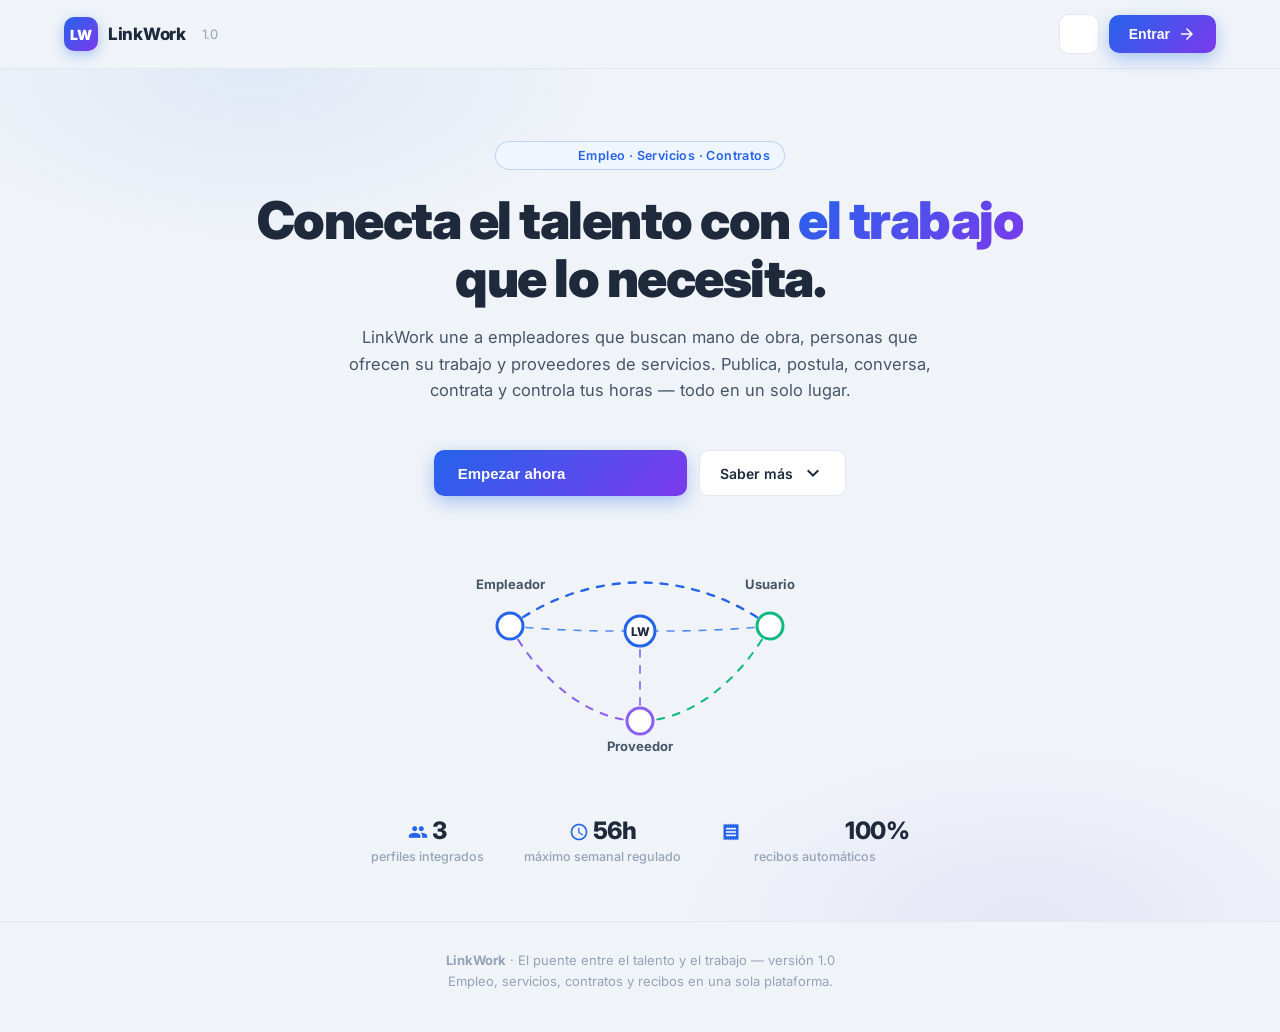
==== Proyecto_Final_LP/Login/intro.html @ 90be1bee "Add files via upload" ====
<!DOCTYPE html>
<html lang="es">
<head>
  <meta charset="UTF-8">
  <meta name="viewport" content="width=device-width, initial-scale=1.0">
  <title>LinkWork - Bienvenido</title>
  <link rel="preconnect" href="https://fonts.googleapis.com">
  <link rel="preconnect" href="https://fonts.gstatic.com" crossorigin>
  <link href="https://fonts.googleapis.com/css2?family=Inter:wght@300;400;500;600;700;800;900&display=swap" rel="stylesheet">
  <link href="https://fonts.googleapis.com/icon?family=Material+Icons" rel="stylesheet">
  <link rel="stylesheet" href="css/style.css?v=20260822d">
  <link rel="apple-touch-icon" sizes="180x180" href="favicon/apple-touch-icon.png">
  <link rel="icon" type="image/png" sizes="32x32" href="favicon/favicon-32x32.png">
  <link rel="icon" type="image/png" sizes="16x16" href="favicon/favicon-16x16.png">
  <link rel="manifest" href="favicon/site.webmanifest">
</head>
<body class="intro-page">
  <header class="top">
    <div class="logo"><span class="logo-mark">LW</span>LinkWork <span style="font-weight:400;color:var(--text-muted);font-size:13px;margin-left:6px;">1.0</span></div>
    <div class="top-actions">
      <button class="icon-btn" id="temaBtn" title="Cambiar tema"><i class="material-icons">dark_mode</i></button>
      <button class="cta-btn" onclick="irLogin()">Entrar <i class="material-icons">arrow_forward</i></button>
    </div>
  </header>

  <main>
    <section class="hero">
      <span class="hero-badge"><i class="material-icons" style="font-size:15px;">bolt</i> Empleo · Servicios · Contratos</span>
      <h1>Conecta el talento con <em>el trabajo</em> que lo necesita.</h1>
      <p class="lead">LinkWork une a empleadores que buscan mano de obra, personas que ofrecen su trabajo y proveedores de servicios. Publica, postula, conversa, contrata y controla tus horas — todo en un solo lugar.</p>
      <div class="cta-row">
        <button class="cta-btn cta-large" onclick="irLogin()">Empezar ahora <i class="material-icons">login</i></button>
        <a class="ghost-btn" href="#que-es">Saber más <i class="material-icons">expand_more</i></a>
      </div>
      <div class="hero-graph" aria-hidden="true">
        <svg viewBox="0 0 760 240">
          <defs><marker id="punto" markerWidth="8" markerHeight="8" refX="4" refY="4"><circle cx="4" cy="4" r="3" fill="var(--accent)"/></marker></defs>
          <!-- Triángulo exterior: los 3 perfiles conectados entre sí -->
          <path class="dash" d="M250,90 C330,32 430,32 510,90" fill="none" stroke="var(--accent)" stroke-width="2.4" stroke-linecap="round"/>
          <path class="dash" d="M250,90 C280,145 330,185 380,185" fill="none" stroke="#8B5CF6" stroke-width="2" stroke-linecap="round" stroke-dasharray="7 9"/>
          <path class="dash" d="M510,90 C480,145 430,185 380,185" fill="none" stroke="#10B981" stroke-width="2" stroke-linecap="round" stroke-dasharray="7 9"/>
          <!-- Conexiones al centro LW -->
          <path class="dash" d="M250,90 C300,95 340,95 365,95" fill="none" stroke="var(--accent-light)" stroke-width="1.6" stroke-linecap="round" stroke-dasharray="6 8" opacity="0.9"/>
          <path class="dash" d="M510,90 C460,95 420,95 395,95" fill="none" stroke="var(--accent-light)" stroke-width="1.6" stroke-linecap="round" stroke-dasharray="6 8" opacity="0.9"/>
          <path class="dash" d="M380,185 C380,155 380,125 380,110" fill="none" stroke="#8B5CF6" stroke-width="1.8" stroke-linecap="round" stroke-dasharray="6 8" opacity="0.9"/>
          <g class="node"><circle cx="250" cy="90" r="13" fill="var(--card-bg)" stroke="var(--accent)" stroke-width="3"/><text x="250" y="53" text-anchor="middle" class="nlabel">Empleador</text></g>
          <g class="node"><circle cx="510" cy="90" r="13" fill="var(--card-bg)" stroke="var(--success)" stroke-width="3"/><text x="510" y="53" text-anchor="middle" class="nlabel">Usuario</text></g>
          <g class="node"><circle cx="380" cy="185" r="13" fill="var(--card-bg)" stroke="#8B5CF6" stroke-width="3"/><text x="380" y="215" text-anchor="middle" class="nlabel">Proveedor</text></g>
          <g class="node"><circle cx="380" cy="95" r="15" fill="var(--card-bg)" stroke="var(--accent)" stroke-width="3"/><title>LinkWork</title></g>
          <text x="380" y="100" text-anchor="middle" font-size="12" font-weight="800" fill="var(--text)">LW</text>
        </svg>
      </div>
      <div class="hero-stats">
        <div><b><i class="material-icons">group</i>3</b><span>perfiles integrados</span></div>
        <div><b><i class="material-icons">schedule</i>56h</b><span>máximo semanal regulado</span></div>
        <div><b><i class="material-icons">receipt_long</i>100%</b><span>recibos automáticos</span></div>
      </div>
    </section>
  </main>

  <footer class="intro-footer">
    <b>LinkWork</b> · El puente entre el talento y el trabajo — versión 1.0<br>
    Empleo, servicios, contratos y recibos en una sola plataforma.
  </footer>

  <script>
    function irLogin() { window.location.href = 'index.html'; }
    (function(){
      var tema = localStorage.getItem('lw_tema') || 'claro';
      document.documentElement.setAttribute('data-theme', tema === 'oscuro' ? 'dark' : 'claro');
      var temaBtn = document.getElementById('temaBtn');
      function pintarTema() { if(!temaBtn) return; temaBtn.innerHTML = '<i class="material-icons">' + (tema === 'oscuro' ? 'light_mode' : 'dark_mode') + '</i>'; }
      pintarTema();
      if(temaBtn) temaBtn.addEventListener('click', function() {
        tema = (tema === 'oscuro' ? 'claro' : 'oscuro');
        localStorage.setItem('lw_tema', tema);
        document.documentElement.setAttribute('data-theme', tema === 'oscuro' ? 'dark' : 'claro');
        pintarTema();
      });
    })();
  </script>
</body>
</html>
---- Proyecto_Final_LP/Login/css/style.css ----
@import url('https://fonts.googleapis.com/css2?family=Inter:wght@300;400;500;600;700;800;900&display=swap');
@import url('https://fonts.googleapis.com/icon?family=Material+Icons');

:root {
  --primary: #0B132B;
  --accent: #2563EB;
  --accent-light: #3B82F6;
  --accent-dark: #1D4ED8;
  --success: #10B981;
  --bg: #F0F4F8;
  --card-bg: #FFFFFF;
  --card-border: #E2E8F0;
  --text: #1E293B;
  --text-secondary: #475569;
  --text-muted: #94A3B8;
  --shadow-sm: 0 1px 3px rgba(0,0,0,0.08);
  --shadow-md: 0 4px 12px rgba(0,0,0,0.08);
  --shadow-lg: 0 10px 40px rgba(0,0,0,0.1);
  --radius: 24px;
}

* { box-sizing: border-box; }

.material-icons {
  font-family: 'Material Icons', 'MaterialIcons', sans-serif;
  font-weight: normal;
  font-style: normal;
  display: inline-block;
  line-height: 1;
  vertical-align: -4px;
  text-transform: none;
  letter-spacing: normal;
  word-wrap: normal;
  white-space: nowrap;
  direction: ltr;
  -webkit-font-smoothing: antialiased;
}

body {
  font-family: 'Inter', sans-serif;
  min-height: 100vh;
  margin: 0;
  display: flex;
  align-items: center;
  background: var(--bg);
  position: relative;
  overflow-x: hidden;
}

body::before {
  content: '';
  position: fixed;
  top: -50%;
  left: -50%;
  width: 200%;
  height: 200%;
  background: radial-gradient(ellipse at 20% 50%, rgba(37,99,235,0.04) 0%, transparent 50%),
              radial-gradient(ellipse at 80% 20%, rgba(16,185,129,0.03) 0%, transparent 50%),
              radial-gradient(ellipse at 50% 80%, rgba(37,99,235,0.02) 0%, transparent 50%);
  pointer-events: none;
  z-index: 0;
}

.container { position: relative; z-index: 1; width: 100%; }

.particles {
  position: fixed;
  top: 0; left: 0;
  width: 100%; height: 100%;
  pointer-events: none;
  z-index: 0;
  overflow: hidden;
}

.particle {
  position: absolute;
  width: 3px; height: 3px;
  background: rgba(37,99,235,0.15);
  border-radius: 50%;
  animation: float 15s infinite;
}

.particle:nth-child(1) { top: 15%; left: 12%; animation-delay: 0s; }
.particle:nth-child(2) { top: 25%; left: 85%; animation-delay: 3s; background: rgba(37,99,235,0.1); }
.particle:nth-child(3) { top: 65%; left: 8%; animation-delay: 5s; }
.particle:nth-child(4) { top: 75%; left: 75%; animation-delay: 7s; background: rgba(16,185,129,0.1); }
.particle:nth-child(5) { top: 45%; left: 92%; animation-delay: 9s; }
.particle:nth-child(6) { top: 85%; left: 35%; animation-delay: 11s; background: rgba(37,99,235,0.1); }
.particle:nth-child(7) { top: 35%; left: 45%; animation-delay: 2s; }
.particle:nth-child(8) { top: 70%; left: 60%; animation-delay: 4s; background: rgba(16,185,129,0.08); }

@keyframes float {
  0%, 100% { transform: translateY(0) scale(1); opacity: 0.4; }
  50% { transform: translateY(-60px) scale(1.3); opacity: 0.8; }
}

.brand-header { text-align: center; margin-bottom: 24px; }

.brand-logo-large {
  display: inline-flex;
  align-items: center;
  justify-content: center;
  gap: 15px;
  margin-bottom: 10px;
}

.brand-logo-large .logo-icon {
  width: 56px; height: 56px;
  background: linear-gradient(135deg, #2563EB 0%, #1D4ED8 100%);
  border-radius: 16px;
  display: flex;
  align-items: center;
  justify-content: center;
  font-size: 28px;
  font-weight: 900;
  color: white;
  box-shadow: 0 8px 24px rgba(37,99,235,0.25);
}

.brand-logo-large .logo-text {
  font-size: 38px;
  font-weight: 900;
  letter-spacing: -2px;
  color: var(--primary);
}

.brand-tagline {
  font-size: 15px;
  color: var(--text-muted);
  font-weight: 400;
  letter-spacing: 0.5px;
  margin: 0;
}

/* Form label icons */
.form-label i { font-size: 18px; color: var(--accent); }

/* Auth toggle buttons */
.auth-toggle {
  display: flex;
  gap: 8px;
  margin-bottom: 16px;
  background: #F1F5F9;
  border-radius: 14px;
  padding: 4px;
}

.auth-tab {
  flex: 1;
  padding: 10px 16px;
  border: none;
  border-radius: 12px;
  font-family: 'Inter', sans-serif;
  font-size: 14px;
  font-weight: 600;
  cursor: pointer;
  transition: all 0.25s;
  background: transparent;
  color: var(--text-muted);
}

.auth-tab.active {
  background: white;
  color: var(--accent);
  box-shadow: var(--shadow-sm);
}

.auth-tab:hover:not(.active) {
  color: var(--text-secondary);
}

/* Card */
.card {
  border-radius: var(--radius) !important;
  background: var(--card-bg) !important;
  border: 1px solid var(--card-border) !important;
  box-shadow: var(--shadow-lg) !important;
  animation: slideUp 0.5s ease;
  overflow: hidden;
}

@keyframes slideUp {
  from { opacity: 0; transform: translateY(20px); }
  to { opacity: 1; transform: translateY(0); }
}

.card-content { padding: 24px 28px !important; }

/* Input fields */
.input-field { margin-top: 22px; }

.input-field .prefix {
  color: var(--text-muted);
  font-size: 22px;
  left: 0 !important;
  top: 0 !important;
  height: 3rem;
  display: flex;
  align-items: center;
  justify-content: center;
}

.input-field .prefix.active { color: var(--accent) !important; }

.input-field input,
.input-field textarea {
  color: var(--text) !important;
  border-bottom: 1px solid #CBD5E1 !important;
  font-size: 15px;
  box-sizing: border-box;
}

.input-field input:focus,
.input-field textarea:focus {
  border-bottom: 2px solid var(--accent) !important;
  box-shadow: none !important;
}

.input-field input:focus + label,
.input-field textarea:focus + label { color: var(--accent) !important; }

.input-field label { color: var(--text-muted) !important; }

/* Prefix spacing: input with prefix gets left padding */
.input-field .prefix ~ input,
.input-field .prefix ~ textarea,
.input-field .prefix ~ .select-wrapper {
  margin-left: 3rem;
  width: calc(100% - 3rem);
}

/* Recover modal */
.recover-qbox {
  background: #F8FAFC;
  border: 1px solid var(--card-border);
  border-radius: 12px;
  padding: 12px 14px;
  margin-bottom: 14px;
}

.recover-qbox .q-label {
  margin: 0 0 4px;
  font-size: 11px;
  font-weight: 700;
  text-transform: uppercase;
  letter-spacing: 0.6px;
  color: var(--text-muted);
}

.recover-qbox .q-text {
  margin: 0;
  font-weight: 700;
  font-size: 15px;
  color: var(--accent);
}

/* Forgot password link */
.forgot-password {
  text-align: right;
  margin-top: 8px;
}

.forgot-link {
  background: none;
  border: none;
  padding: 0;
  font-family: 'Inter', sans-serif;
  font-size: 13px;
  font-weight: 600;
  color: var(--accent);
  cursor: pointer;
  display: inline-flex;
  align-items: center;
  gap: 4px;
  transition: color 0.25s, gap 0.25s;
}

.forgot-link:hover {
  color: var(--accent-dark);
  gap: 7px;
  text-decoration: underline;
  text-underline-offset: 3px;
}

/* Password wrapper - pin the toggle inside the input area */
.password-wrapper {
  position: relative;
}

.password-wrapper input {
  padding-right: 52px !important;
}

.password-toggle {
  position: absolute;
  right: 8px;
  top: 50%;
  transform: translateY(-50%);
  background: #F1F5F9;
  border: 1px solid var(--card-border);
  cursor: pointer;
  padding: 0;
  display: flex;
  align-items: center;
  justify-content: center;
  z-index: 2;
  color: var(--text-muted);
  transition: all 0.25s;
  border-radius: 10px;
  width: 36px;
  height: 36px;
}

.password-toggle:hover {
  color: var(--accent);
  background: rgba(37,99,235,0.08);
  border-color: var(--accent);
}

.password-toggle i { font-size: 20px; }

/* Select / dropdown */
.select-wrapper input.select-dropdown {
  color: var(--text) !important;
  border-bottom: 1px solid #CBD5E1 !important;
}

.select-wrapper .caret { fill: var(--text-muted); }

.select-dropdown {
  background: var(--card-bg) !important;
  border-radius: 12px !important;
  border: 1px solid var(--card-border) !important;
}

.select-dropdown li > span { color: var(--text) !important; }
.select-dropdown li.disabled > span { color: var(--text-muted) !important; }
.select-dropdown li.highlighted,
.select-dropdown li.selected { background: #F1F5F9 !important; }

/* Buttons */
.btn {
  position: relative;
  border-radius: 14px;
  font-weight: 600;
  text-transform: none;
  letter-spacing: 0.3px;
  height: 50px;
  line-height: 50px;
  padding: 0 35px;
  transition: all 0.25s;
  overflow: hidden;
  margin-top: 12px;
}

.btn::after {
  content: '';
  position: absolute;
  top: 0; left: -100%;
  width: 100%; height: 100%;
  background: linear-gradient(90deg, transparent, rgba(255,255,255,0.12), transparent);
  transition: left 0.5s;
}

.btn:hover::after { left: 100%; }

.btn:hover {
  transform: translateY(-2px);
  box-shadow: 0 8px 24px rgba(37,99,235,0.3);
}

.btn.blue.darken-2 {
  background: linear-gradient(135deg, #2563EB 0%, #1D4ED8 100%) !important;
}

.btn.green.darken-2 {
  background: linear-gradient(135deg, #10B981 0%, #059669 100%) !important;
}

.btn.green.darken-2:hover {
  box-shadow: 0 8px 24px rgba(16,185,129,0.35);
}

.btn i { font-size: 19px; vertical-align: middle; }
.full-width { width: 100%; display: block; }

@media only screen and (max-width: 600px) {
  .brand-logo-large .logo-icon { width: 44px; height: 44px; font-size: 22px; }
  .brand-logo-large .logo-text { font-size: 28px; }
  .brand-tagline { font-size: 13px; }
  .card-content { padding: 18px 16px !important; }
  .btn { height: 44px; line-height: 44px; font-size: 14px; }
}

/* ===== INTRO PAGE - Login/intro.html ===== */
body.intro-page { display: block !important; align-items: unset !important; background: var(--bg); }
body.intro-page::before { display: none; }
.intro-page .top { position: sticky; top: 0; z-index: 50; display: flex; align-items: center; justify-content: space-between; padding: 14px 5vw; background: color-mix(in srgb, var(--bg) 82%, transparent); backdrop-filter: blur(10px); border-bottom: 1px solid var(--card-border); }
.intro-page .logo { display: flex; align-items: center; gap: 10px; font-weight: 800; font-size: 17px; letter-spacing: -0.3px; color: var(--text); }
.intro-page .logo-mark { width: 34px; height: 34px; border-radius: 10px; background: linear-gradient(135deg, var(--accent), #7C3AED); color: #fff; font-weight: 900; font-size: 14px; display: flex; align-items: center; justify-content: center; box-shadow: 0 4px 14px rgba(37,99,235,0.35); }
.intro-page .top-actions { display: flex; align-items: center; gap: 10px; }
.intro-page .icon-btn { width: 40px; height: 40px; border-radius: 10px; border: 1px solid var(--card-border); background: var(--card-bg); color: var(--text-secondary); cursor: pointer; display: flex; align-items: center; justify-content: center; transition: transform 0.15s, box-shadow 0.2s, color 0.2s; }
.intro-page .icon-btn:hover { color: var(--accent); transform: translateY(-1px); box-shadow: var(--shadow-sm); }
.intro-page .cta-btn { display: inline-flex; align-items: center; gap: 8px; background: linear-gradient(135deg, var(--accent), #7C3AED); color: #fff; font-weight: 700; font-size: 14px; border: none; border-radius: 10px; padding: 10px 20px; cursor: pointer; box-shadow: 0 6px 18px rgba(37,99,235,0.35); transition: transform 0.15s, box-shadow 0.2s, filter 0.2s; height: auto; line-height: normal; margin-top: 0; }
.intro-page .cta-btn:hover { transform: translateY(-2px); box-shadow: 0 10px 26px rgba(37,99,235,0.45); filter: brightness(1.05); }
.intro-page .cta-btn i { font-size: 18px; }
.intro-page .cta-large { padding: 12px 24px; font-size: 15px; }
.intro-page .ghost-btn { display: inline-flex; align-items: center; gap: 8px; background: var(--card-bg); color: var(--text); border: 1px solid var(--card-border); border-radius: 10px; padding: 10px 20px; font-weight: 600; font-size: 14px; cursor: pointer; text-decoration: none; transition: border-color 0.2s, transform 0.15s, color 0.2s; }
.intro-page .ghost-btn:hover { border-color: var(--accent); color: var(--accent); transform: translateY(-1px); }
.intro-page .hero { position: relative; display: flex; flex-direction: column; align-items: center; text-align: center; padding: 72px 5vw 56px; overflow: hidden; }
.intro-page .hero::before { content: ''; position: absolute; inset: 0; z-index: 0; background: radial-gradient(600px 300px at 20% 0%, rgba(37,99,235,0.08), transparent 60%), radial-gradient(600px 300px at 80% 100%, rgba(124,58,237,0.08), transparent 60%); pointer-events: none; }
.intro-page .hero > * { position: relative; z-index: 1; }
.intro-page .hero-badge { display: inline-flex; align-items: center; gap: 8px; font-size: 12.5px; font-weight: 600; letter-spacing: 0.4px; color: var(--accent); background: #EFF6FF; border: 1px solid color-mix(in srgb, var(--accent) 25%, transparent); border-radius: 999px; padding: 6px 14px; margin-bottom: 22px; }
.intro-page .hero h1 { font-size: clamp(30px, 5vw, 52px); font-weight: 900; letter-spacing: -1.5px; line-height: 1.12; max-width: 780px; margin: 0; color: var(--text); }
.intro-page .hero h1 em { font-style: normal; background: linear-gradient(135deg, var(--accent), #7C3AED); -webkit-background-clip: text; background-clip: text; color: transparent; }
.intro-page .hero .lead { max-width: 620px; margin-top: 16px; color: var(--text-secondary); font-size: 16.5px; font-weight: 400; line-height: 1.6; }
.intro-page .hero .cta-row { display: flex; gap: 12px; margin-top: 30px; flex-wrap: wrap; justify-content: center; }
.intro-page .hero-graph { position: relative; width: min(760px, 92vw); margin-top: 40px; }
.intro-page .hero-graph svg { width: 100%; height: auto; display: block; }
.intro-page .hero-graph .dash { stroke-dasharray: 7 9; animation: dashflow 16s linear infinite; }
.intro-page .hero-graph .dash.rev { animation-direction: reverse; }
.intro-page .hero-graph .nlabel { font: 700 13px 'Inter', sans-serif; fill: var(--text-secondary); }
@keyframes dashflow { to { stroke-dashoffset: -320; } }
.intro-page .hero-stats { display: flex; gap: 40px; margin-top: 40px; flex-wrap: wrap; justify-content: center; }
.intro-page .hero-stats b { display: block; font-size: 24px; font-weight: 800; letter-spacing: -0.5px; color: var(--text); }
.intro-page .hero-stats b i { font-size: 20px; color: var(--accent); vertical-align: -3px; margin-right: 4px; }
.intro-page .hero-stats span { font-size: 12.5px; color: var(--text-muted); font-weight: 500; }
.intro-page .intro-footer { padding: 28px 5vw 40px; text-align: center; border-top: 1px solid var(--card-border); color: var(--text-muted); font-size: 13px; line-height: 1.6; }
@media (prefers-reduced-motion: reduce) { .intro-page .hero-graph .dash { animation: none; } }
@media (max-width: 900px) { .intro-page .hero-stats { gap: 24px; } }
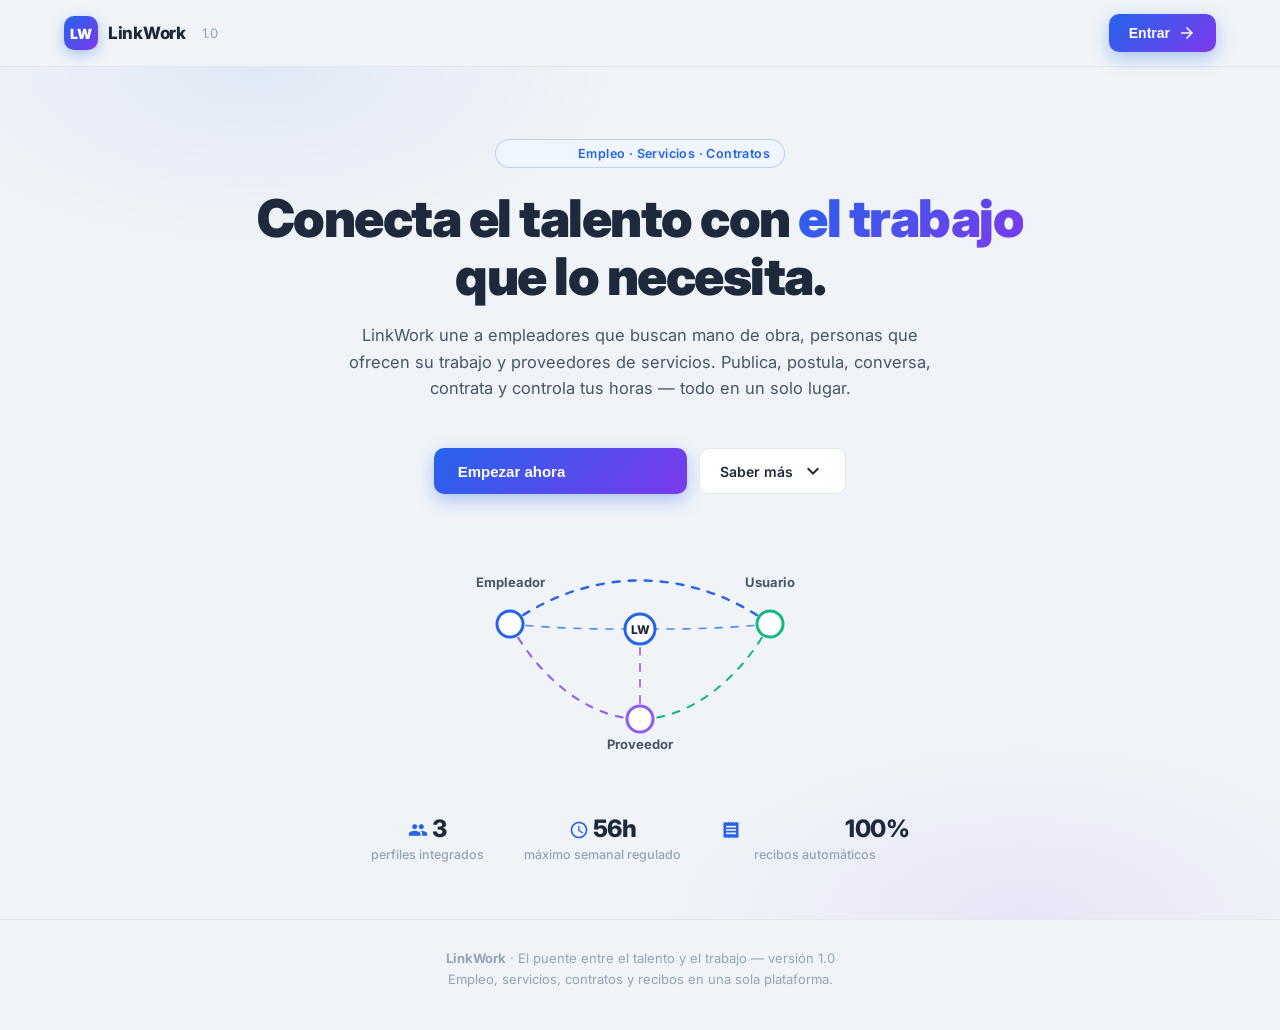
==== commit c5caab56: "Remove theme toggle button from intro page" ====
--- a/Proyecto_Final_LP/Login/intro.html
+++ b/Proyecto_Final_LP/Login/intro.html
@@ -18,7 +18,6 @@
   <header class="top">
     <div class="logo"><span class="logo-mark">LW</span>LinkWork <span style="font-weight:400;color:var(--text-muted);font-size:13px;margin-left:6px;">1.0</span></div>
     <div class="top-actions">
-      <button class="icon-btn" id="temaBtn" title="Cambiar tema"><i class="material-icons">dark_mode</i></button>
       <button class="cta-btn" onclick="irLogin()">Entrar <i class="material-icons">arrow_forward</i></button>
     </div>
   </header>
